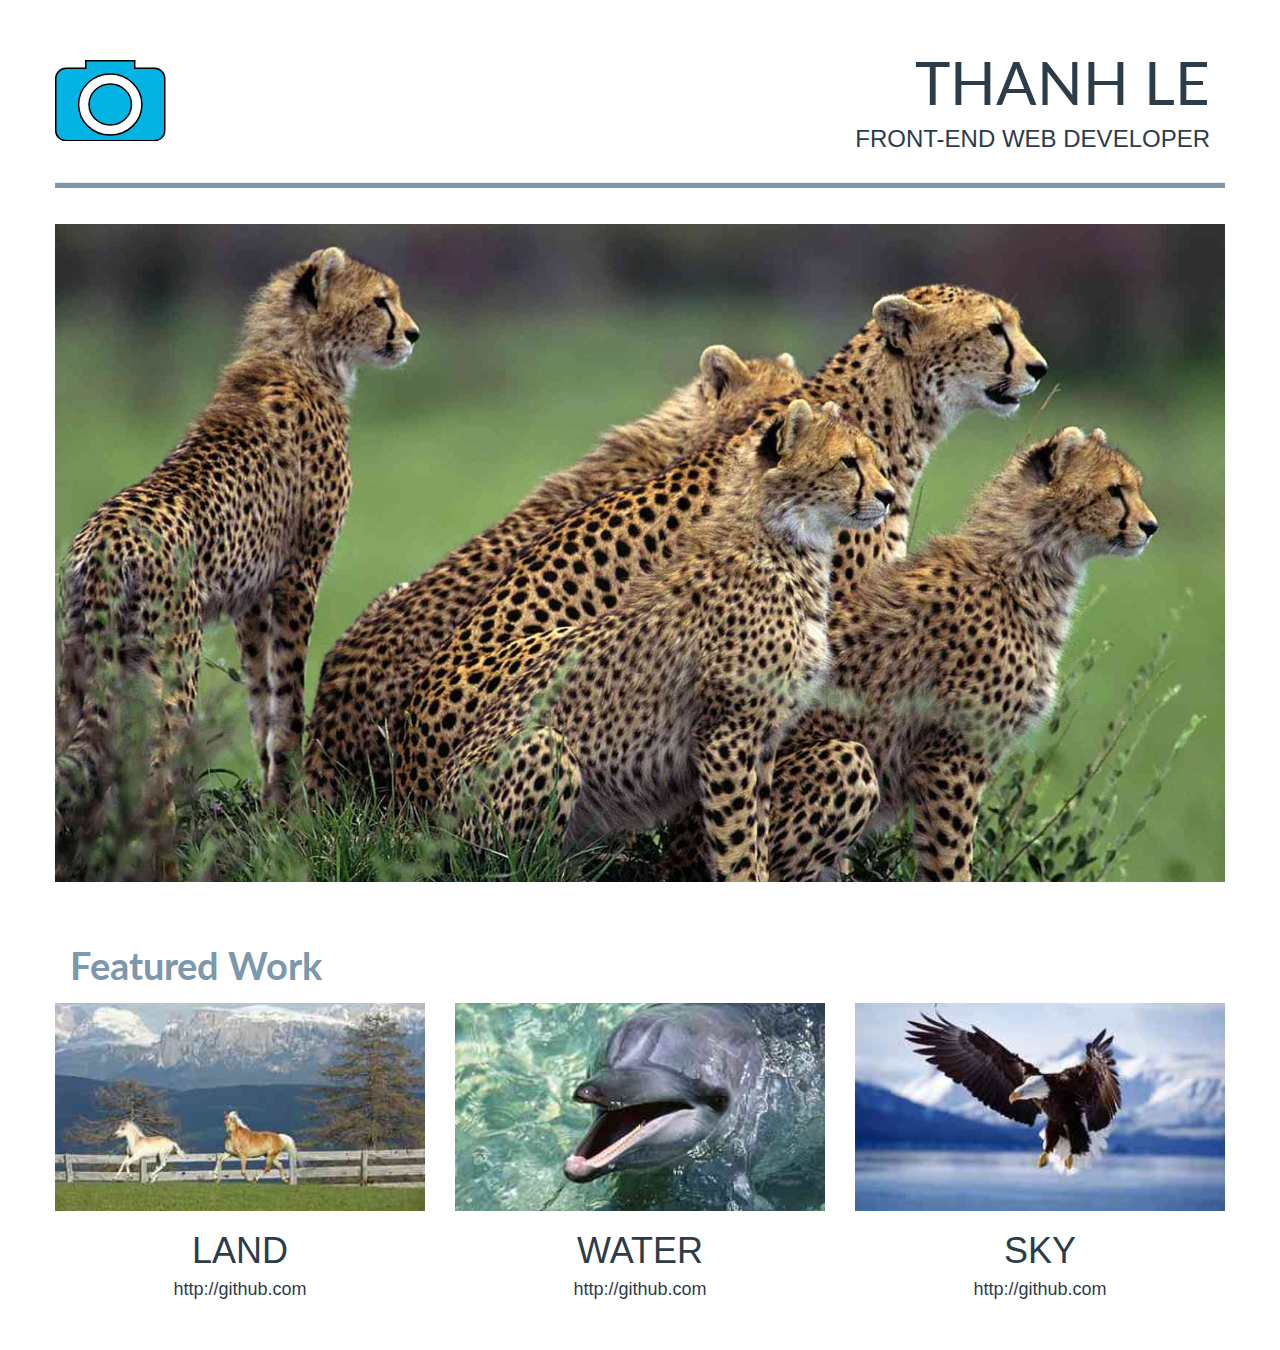
==== Project-Portfolio/index.html @ 8168d271 "Resubmit the project using a separate git repo / directory" ====
<!DOCTYPE html>
<html lang="en">
<head>
  <title>Thanh's Portfolio</title>
	<meta charset="utf-8"/>
  <meta name="viewport" content="width=device-width, initial-scale=1.0">
	<link href="https://fonts.googleapis.com/css?family=Lato:300" rel="stylesheet">
	<link rel="stylesheet" href="css/bootstrap.min.css"/>
	<link rel="stylesheet" href="css/main.css"/>
</head>
<body>
  <div class="container">

    <!-- Header -->
    <header class="row header">
      <section class="logo col-md-6">
        <svg width="111" height="81" xmlns="http://www.w3.org/2000/svg">
         <!-- Created with Method Draw - http://github.com/duopixel/Method-Draw/ -->
         <g>
          <title>background</title>
          <rect fill="#fff" id="canvas_background" height="83" width="113" y="-1" x="-1"/>
          <g display="none" overflow="visible" id="canvasGrid">
           <rect fill="url(#gridpattern)" stroke-width="0" y="0" x="0" height="100%" width="100%"/>
          </g>
         </g>
         <g>
          <title>Layer 1</title>
          <path stroke="#000" id="svg_1" d="m99.306901,8.309056l-19.580841,0l0,-7.559055l-48.952101,0l0,7.559055l-19.580841,0c-5.764599,0 -10.443115,4.515276 -10.443115,10.07874l0,52.283464c0,5.563464 4.678516,10.07874 10.443115,10.07874l88.113783,0c5.764599,0 10.443115,-4.515276 10.443115,-10.07874l0,-52.283464c0,-5.563464 -4.678516,-10.07874 -10.443115,-10.07874zm-44.059502,66.766613c-17.450445,0 -31.642638,-13.702047 -31.642638,-30.543621c0,-16.841574 14.192193,-30.548661 31.642638,-30.548661s31.653082,13.707086 31.653082,30.548661c0,16.841574 -14.207858,30.543621 -31.653082,30.543621zm0,-51.018582c-11.717175,0 -21.209967,9.166614 -21.209967,20.469921c0,11.308346 9.498013,20.469921 21.209967,20.469921c11.717175,0 21.209967,-9.161575 21.209967,-20.469921c0.005222,-11.303307 -9.48757,-20.469921 -21.209967,-20.469921z" stroke-width="1.5" fill="#02b3e4"/>
         </g>
        </svg>
      </section>
      <section class="subject col-md-6">
        <span class="name">Thanh Le</span>
        <h3 class="skill">Front-end Web Developer</h3>
      </section>
    </header>

    <!-- Horizontal bar -->
    <hr class="horizontal_bar">

    <!-- Large Img - https://newevolutiondesigns.com/75-free-hd-animals-backgrounds -->
    <section class="row">
      <picture class="col-md-12 large_img">
        <source srcset="img/wildcats-350_2x.jpg" media="(max-width: 412px)">
        <source srcset="img/wildcats-1600_2x.jpg">
        <img class="img-responsive" src="img/wildcats-1600_2x.jpg" alt="Wild Cats">
      </picture>
    </section>

    <!-- Featured work -->
    <section class="row featured-work-title">
      <span class="featured-work-text col-md-12">Featured Work</span>
    </section>
    <section class="row fw-items text-center">
      <section class="col-sm-4 fw-item fw-item-left">
        <img class="img-responsive" src="img/newevolutiondesigns_horses-350_2x.jpg" alt="horses">
        <h1>LAND</h1>
        <h4>http://github.com</h4>
      </section>
      <section class="col-sm-4 fw-item fw-item-middle">
				<img class="img-responsive" src="img/newevolutiondesigns_fish2-350_2x.jpg" alt="dolphins">
        <h1>WATER</h1>
        <h4>http://github.com</h4>
      </section>
      <section class="col-sm-4 fw-item fw-item-right">
        <img class="img-responsive" src="img/newevolutiondesigns_eagle-350_2x.jpg" alt="eagle">
        <h1>SKY</h1>
        <h4>http://github.com</h4>
      </section>
    </section>

    <!-- Footer -->
    <footer class="footer">
    </footer>
  </div>
</body>
</html>
---- Project-Portfolio/css/main.css ----
* {
  max-width: 100%;
  color: #2d3c49;
}

.container {
	padding: 0px;
}

.row,
.skill {
	margin: 0px;
}

.header {
  margin-top: 40px;
  margin-bottom: 30px;
}

.logo {
  padding: 0;
  margin-top: 20px;
}

.subject {
  text-align: right;
  text-transform: uppercase;
}

.name {
  font-family: "Lato", sans-serif;
  font-size: 60px;
  margin-bottom: 0px;
}  

.horizontal_bar {
  height: 5px;
  background-color: #7d97ad;
}

.large_img {
  /* <img src="http://placehold.it/1100x450"> */
  /* overflow: hidden; */
  max-width: 100%;
  margin: 16px 0px 36px 0px;  /* margin: top right bottom left */
  padding: 0px;
  position: relative;
}

.featured-work-title {
  margin-top: 20px;
  margin-bottom: 10px;
}

.featured-work-text {
  color: #7d97ad;
  font-family: "Lato", sans-serif;
  font-size: 38px;
  font-weight: 700;
}

.fw-items {
  font-size: 18px;
}

.fw-item {
  padding: 0;
}

.fw-item-left {
  padding-right: 20px;
}

.fw-item-middle {
  padding-left: 10px;
  padding-right: 10px;
}

.fw-item-right {
  padding-left: 20px;
}

@media screen and (max-width: 414px) {
  .fw-item-left,
  .fw-item-middle,
  .fw-item-right,
  picture {
		padding: 0px;
	}
}

@media screen and (max-width: 768px) {
  .heading,
  .large_img {
    margin-top: 0px;
  }

  .logo,
  .subject,
  .featured-work-title {
    margin-top: 0px;
		text-align: center;
		padding: 0px;
	}
}

.footer {
  margin-bottom: 40px;
}

.img-responsive {
	width: 100%;
}
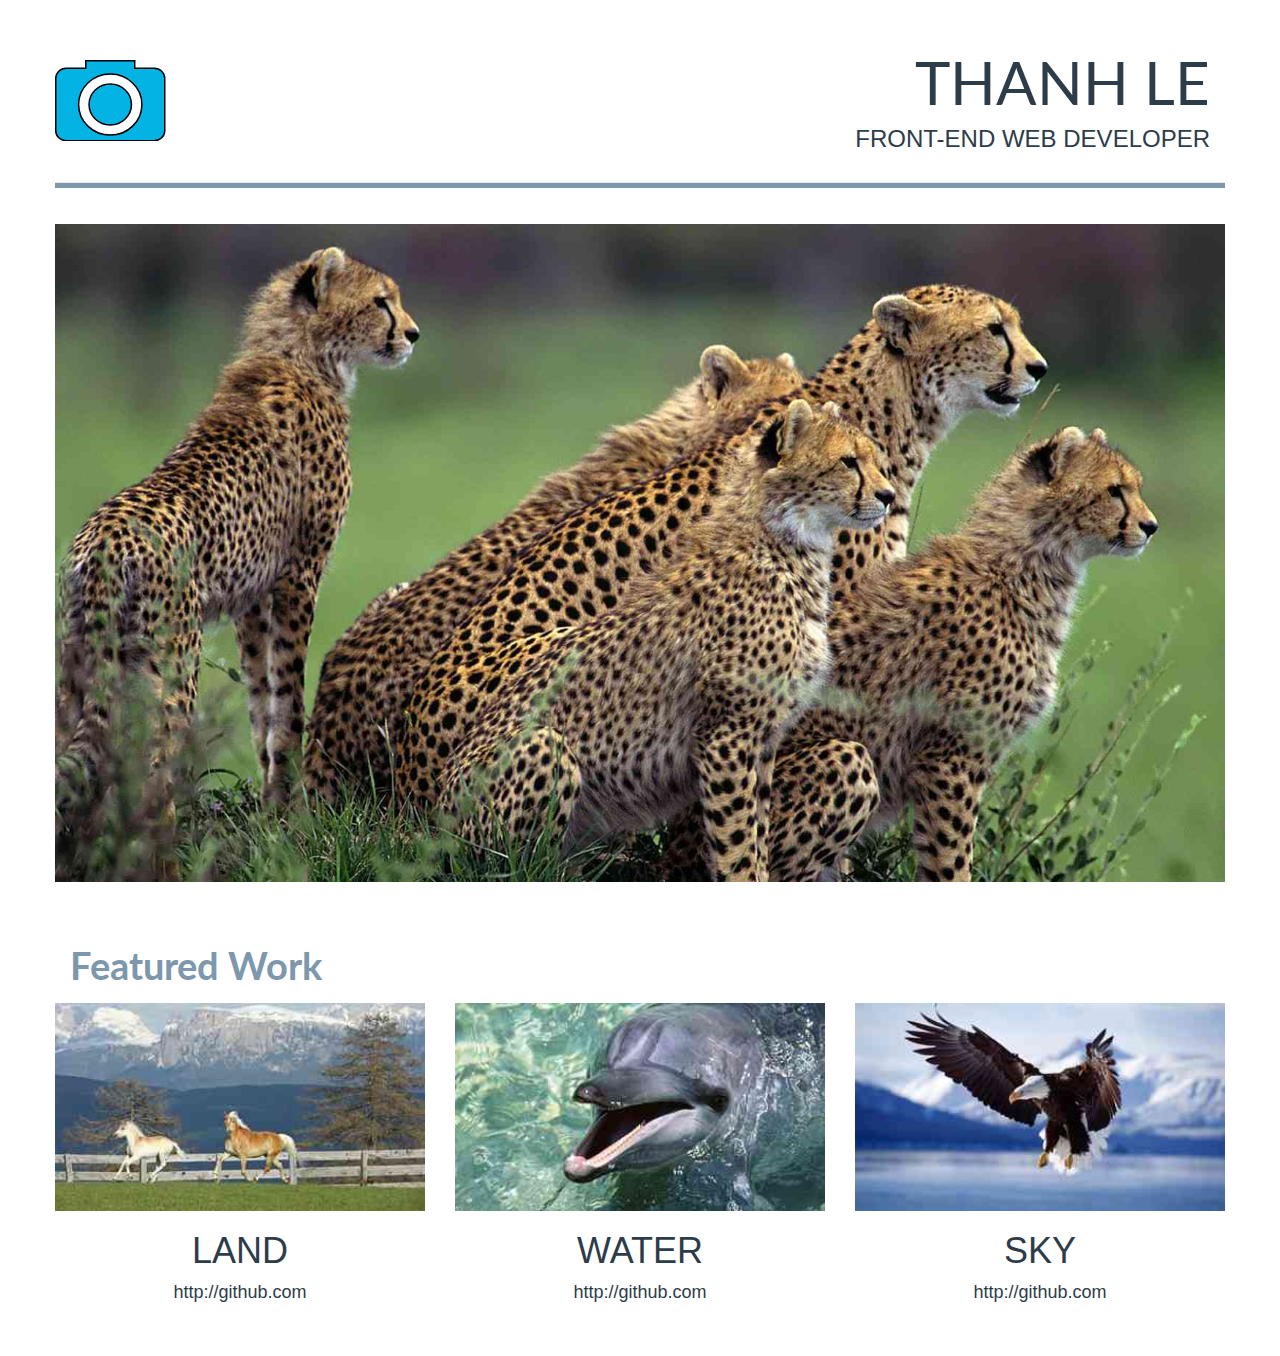
==== commit ed28247b: "Incorporate code review #2" ====
--- a/Project-Portfolio/index.html
+++ b/Project-Portfolio/index.html
@@ -51,21 +51,21 @@
     <section class="row featured-work-title">
       <span class="featured-work-text col-md-12">Featured Work</span>
     </section>
-    <section class="row fw-items text-center">
+    <section class="row text-center">
       <section class="col-sm-4 fw-item fw-item-left">
         <img class="img-responsive" src="img/newevolutiondesigns_horses-350_2x.jpg" alt="horses">
         <h1>LAND</h1>
-        <h4>http://github.com</h4>
+        <p class="github_link">http://github.com</p>
       </section>
       <section class="col-sm-4 fw-item fw-item-middle">
 				<img class="img-responsive" src="img/newevolutiondesigns_fish2-350_2x.jpg" alt="dolphins">
         <h1>WATER</h1>
-        <h4>http://github.com</h4>
+        <p class="github_link">http://github.com</p>
       </section>
       <section class="col-sm-4 fw-item fw-item-right">
         <img class="img-responsive" src="img/newevolutiondesigns_eagle-350_2x.jpg" alt="eagle">
         <h1>SKY</h1>
-        <h4>http://github.com</h4>
+        <p class="github_link">http://github.com</p>
       </section>
     </section>
 
--- a/Project-Portfolio/css/main.css
+++ b/Project-Portfolio/css/main.css
@@ -4,12 +4,12 @@
 }
 
 .container {
-	padding: 0px;
+  padding: 0;
 }
 
 .row,
 .skill {
-	margin: 0px;
+  margin: 0;
 }
 
 .header {
@@ -30,7 +30,7 @@
 .name {
   font-family: "Lato", sans-serif;
   font-size: 60px;
-  margin-bottom: 0px;
+  margin-bottom: 0;
 }  
 
 .horizontal_bar {
@@ -43,7 +43,7 @@
   /* overflow: hidden; */
   max-width: 100%;
   margin: 16px 0px 36px 0px;  /* margin: top right bottom left */
-  padding: 0px;
+  padding: 0;
   position: relative;
 }
 
@@ -59,8 +59,9 @@
   font-weight: 700;
 }
 
-.fw-items {
+.github_link {
   font-size: 18px;
+  font-weight: 400;
 }
 
 .fw-item {
@@ -85,23 +86,23 @@
   .fw-item-middle,
   .fw-item-right,
   picture {
-		padding: 0px;
-	}
+    padding: 0;
+  }
 }
 
 @media screen and (max-width: 768px) {
   .heading,
   .large_img {
-    margin-top: 0px;
+    margin-top: 0;
   }
 
   .logo,
   .subject,
   .featured-work-title {
-    margin-top: 0px;
-		text-align: center;
-		padding: 0px;
-	}
+    margin-top: 0;
+    text-align: center;
+    padding: 0;
+  }
 }
 
 .footer {
@@ -109,5 +110,5 @@
 }
 
 .img-responsive {
-	width: 100%;
+  width: 100%;
 }
